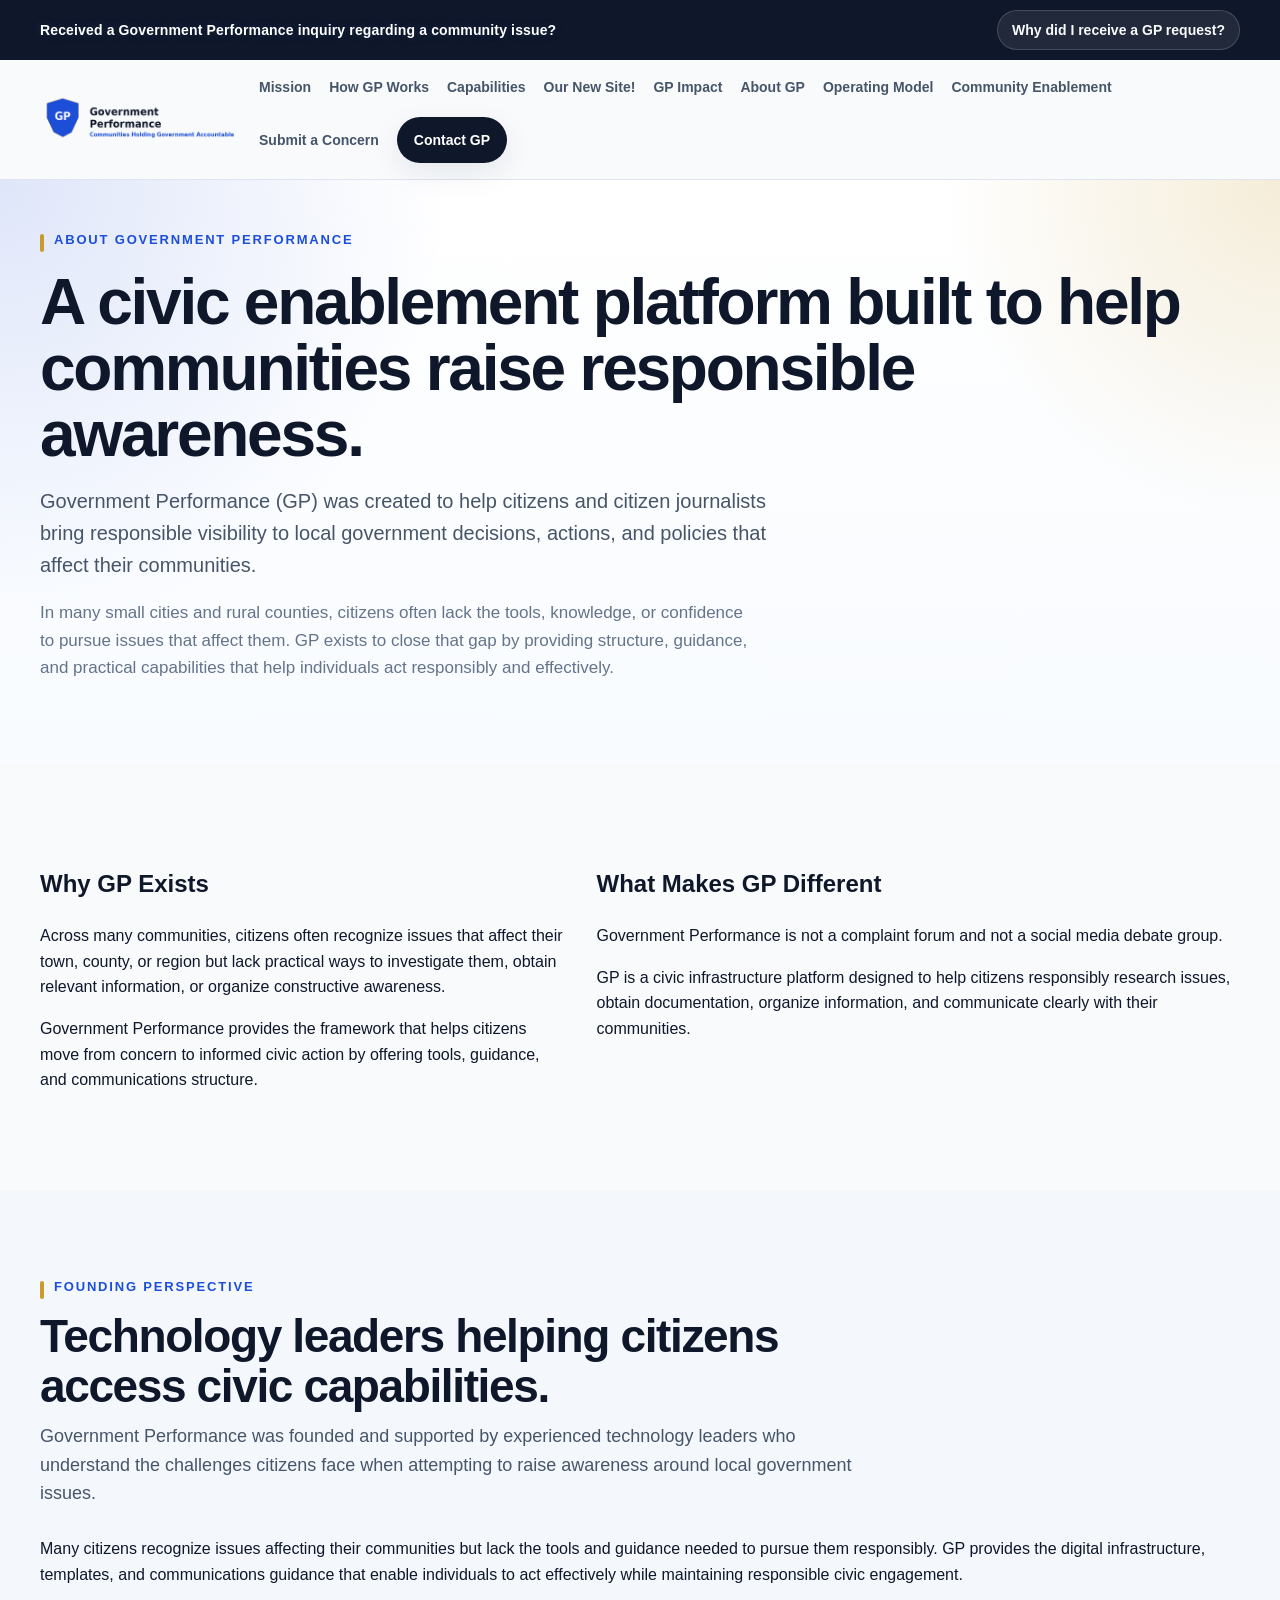
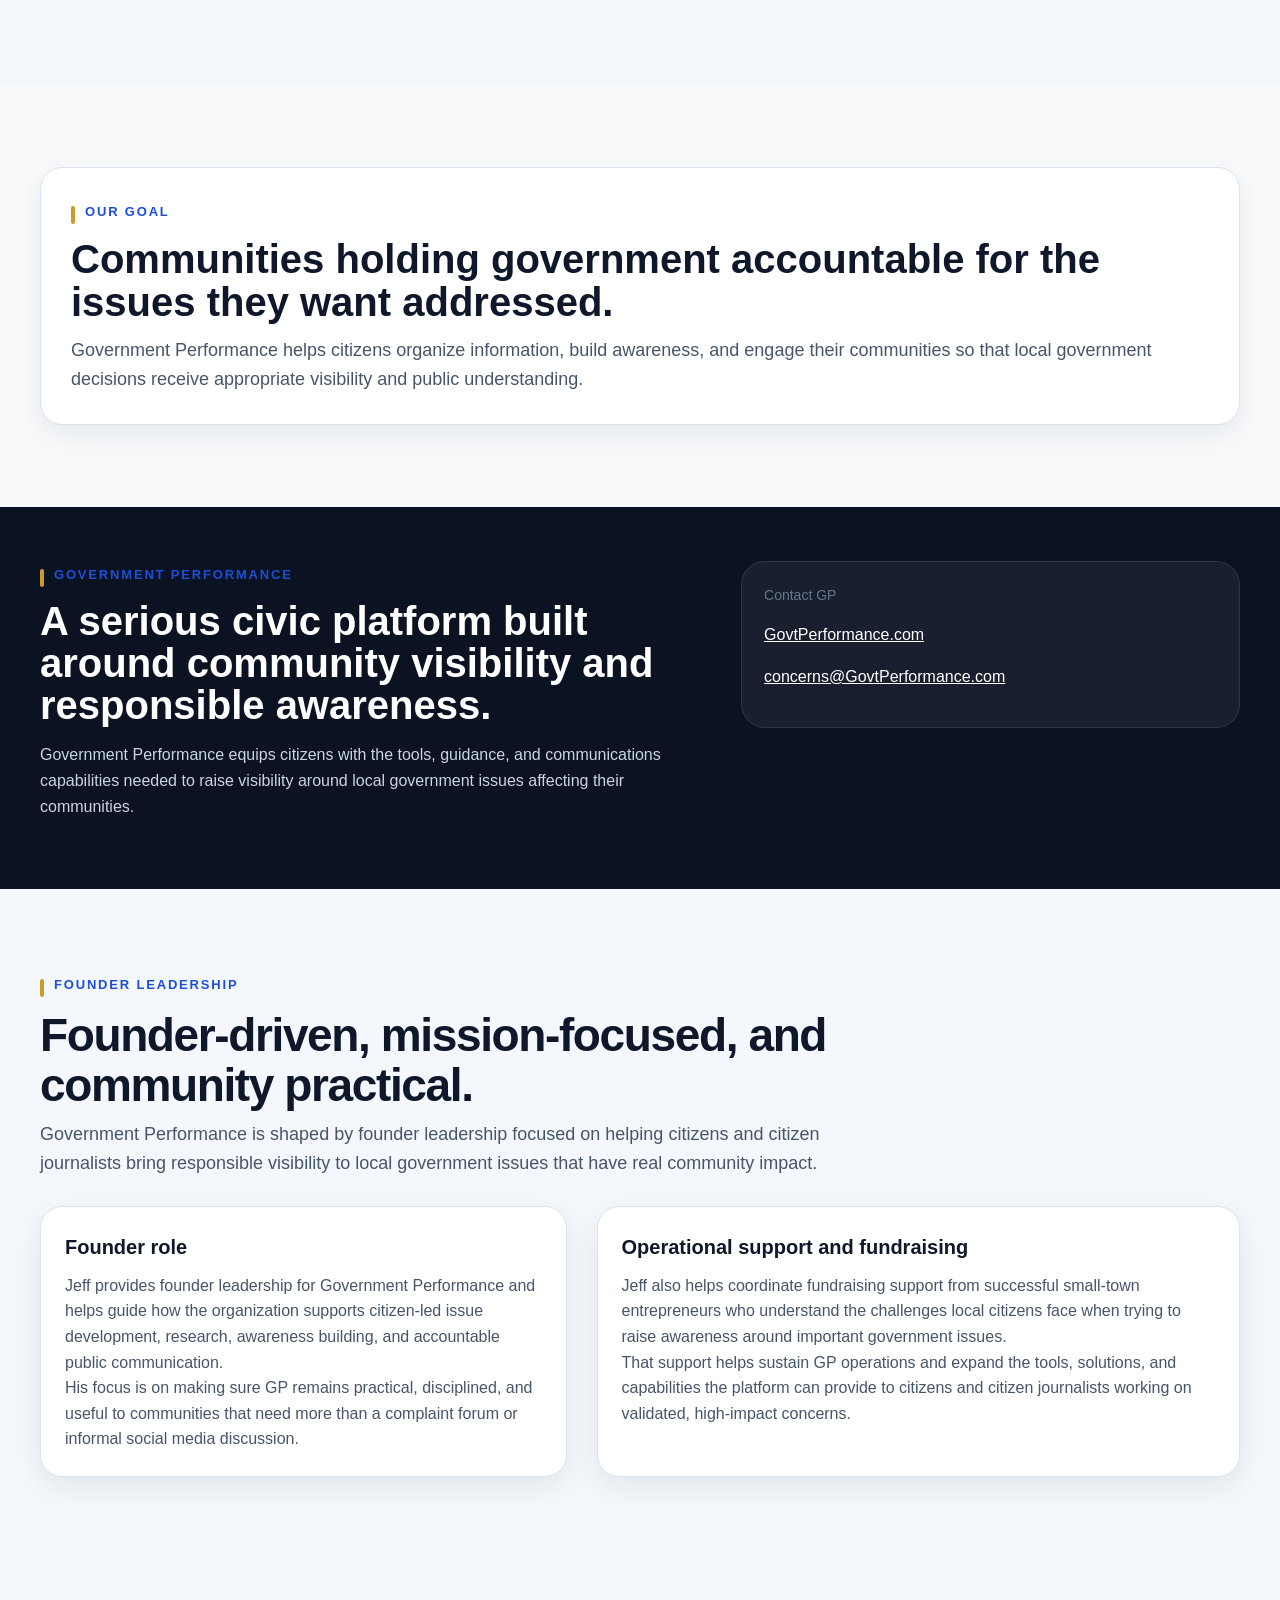
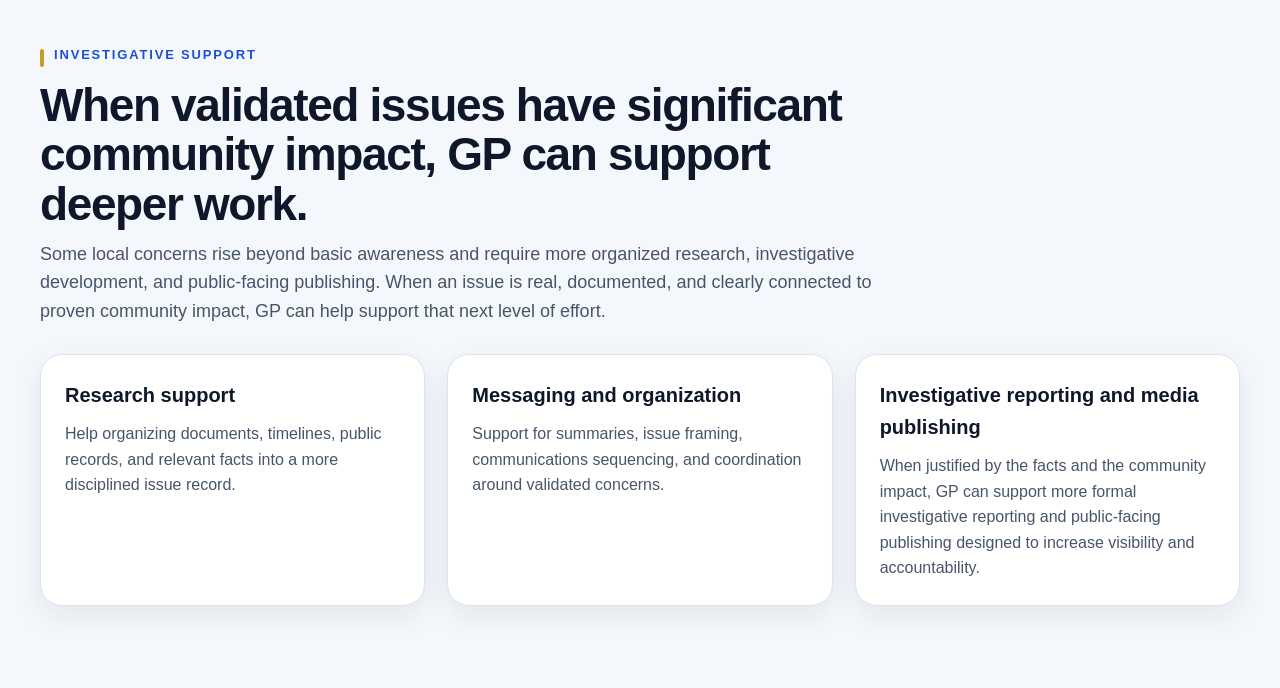
==== about-gp.html @ 94bbcc00 "Add files via upload" ====
<!DOCTYPE html><html lang="en"><head>
<meta charset="UTF-8"><meta name="viewport" content="width=device-width, initial-scale=1.0">
<title>About GP | Government Performance</title>
<meta name="description" content="About Government Performance and the mission to enable citizens and communities to responsibly raise awareness around local government issues.">
<link rel="icon" href="gp-icon.svg" type="image/svg+xml">
<link rel="stylesheet" href="styles.css"></head><body>

<div class="top-alert"> <div class="container"> <div>Received a Government Performance inquiry regarding a community issue?</div> <a href="why-did-i-receive-a-gp-request.html">Why did I receive a GP request?</a> </div></div>

<header class="site-header"> <div class="container"> <a class="brand" href="index.html"> <img src="gp-logo-horizontal-fixed.png" alt="Government Performance logo"> <div class="brand-text"> </div> </a> <nav class="nav"> <a href="index.html#mission">Mission</a> <a href="index.html#how-gp-works">How GP Works</a> <a href="index.html#capabilities">Capabilities</a> <a href="our-new-site.html">Our New Site!</a> <a href="gp-impact.html">GP Impact</a> <a href="about-gp.html">About GP</a> <a href="mission-and-model.html">Operating Model</a> <a href="community-enablement.html">Community Enablement</a> <a href="submit-a-concern.html">Submit a Concern</a> <a class="button" href="index.html#contact">Contact GP</a> </nav> </div></header>

<section class="hero">
<div class="container">
<div class="section-kicker">About Government Performance</div>
<h1>A civic enablement platform built to help communities raise responsible awareness.</h1>
<p class="lead">Government Performance (GP) was created to help citizens and citizen journalists bring responsible visibility to local government decisions, actions, and policies that affect their communities.</p>
<p class="sublead">In many small cities and rural counties, citizens often lack the tools, knowledge, or confidence to pursue issues that affect them. GP exists to close that gap by providing structure, guidance, and practical capabilities that help individuals act responsibly and effectively.</p>
</div>
</section>

<section>
<div class="container grid-2">
<div>
<h2>Why GP Exists</h2>
<p>Across many communities, citizens often recognize issues that affect their town, county, or region but lack practical ways to investigate them, obtain relevant information, or organize constructive awareness.</p>
<p>Government Performance provides the framework that helps citizens move from concern to informed civic action by offering tools, guidance, and communications structure.</p>
</div>

<div>
<h2>What Makes GP Different</h2>
<p>Government Performance is not a complaint forum and not a social media debate group.</p>
<p>GP is a civic infrastructure platform designed to help citizens responsibly research issues, obtain documentation, organize information, and communicate clearly with their communities.</p>
</div>
</div>
</section>

<section class="challenge-section">
<div class="container">
<div class="section-head">
<div class="section-kicker">Founding Perspective</div>
<h2>Technology leaders helping citizens access civic capabilities.</h2>
<p>Government Performance was founded and supported by experienced technology leaders who understand the challenges citizens face when attempting to raise awareness around local government issues.</p>
</div>

<p>Many citizens recognize issues affecting their communities but lack the tools and guidance needed to pursue them responsibly. GP provides the digital infrastructure, templates, and communications guidance that enable individuals to act effectively while maintaining responsible civic engagement.</p>
</div>
</section>

<section>
<div class="container">
<div class="card" style="padding:30px;">
<div class="section-kicker">Our Goal</div>
<h2 style="margin:14px 0 12px; font-size:40px; line-height:1.08;">Communities holding government accountable for the issues they want addressed.</h2>
<p style="font-size:18px;">Government Performance helps citizens organize information, build awareness, and engage their communities so that local government decisions receive appropriate visibility and public understanding.</p>
</div>
</div>
</section>

<footer class="footer">
<div class="container footer-grid">
<div>
<div class="section-kicker">Government Performance</div>
<h2 style="margin:14px 0 10px; font-size:40px; line-height:1.05;">A serious civic platform built around community visibility and responsible awareness.</h2>
<p style="color:#cbd5e1;">Government Performance equips citizens with the tools, guidance, and communications capabilities needed to raise visibility around local government issues affecting their communities.</p>
</div>

<div class="footer-card">
<div class="small-note">Contact GP</div>
<p><a href="https://GovtPerformance.com">GovtPerformance.com</a></p>
<p><a href="mailto:concerns@GovtPerformance.com">concerns@GovtPerformance.com</a></p>
</div>
</div>
</footer>



<section class="challenge-section">
<div class="container">
<div class="section-head">
<div class="section-kicker">Founder Leadership</div>
<h2>Founder-driven, mission-focused, and community practical.</h2>
<p>Government Performance is shaped by founder leadership focused on helping citizens and citizen journalists bring responsible visibility to local government issues that have real community impact.</p>
</div>

<div class="grid-2">
<div class="card">
<h3>Founder role</h3>
<p>Jeff provides founder leadership for Government Performance and helps guide how the organization supports citizen-led issue development, research, awareness building, and accountable public communication.</p>
<p>His focus is on making sure GP remains practical, disciplined, and useful to communities that need more than a complaint forum or informal social media discussion.</p>
</div>

<div class="card">
<h3>Operational support and fundraising</h3>
<p>Jeff also helps coordinate fundraising support from successful small-town entrepreneurs who understand the challenges local citizens face when trying to raise awareness around important government issues.</p>
<p>That support helps sustain GP operations and expand the tools, solutions, and capabilities the platform can provide to citizens and citizen journalists working on validated, high-impact concerns.</p>
</div>
</div>
</div>
</section>

<section class="challenge-section"><div class="container"><div class="section-head"><div class="section-kicker">Investigative Support</div><h2>When validated issues have significant community impact, GP can support deeper work.</h2><p>Some local concerns rise beyond basic awareness and require more organized research, investigative development, and public-facing publishing. When an issue is real, documented, and clearly connected to proven community impact, GP can help support that next level of effort.</p></div><div class="grid-3"><div class="card"><h3>Research support</h3><p>Help organizing documents, timelines, public records, and relevant facts into a more disciplined issue record.</p></div><div class="card"><h3>Messaging and organization</h3><p>Support for summaries, issue framing, communications sequencing, and coordination around validated concerns.</p></div><div class="card"><h3>Investigative reporting and media publishing</h3><p>When justified by the facts and the community impact, GP can support more formal investigative reporting and public-facing publishing designed to increase visibility and accountability.</p></div></div></div></section>

<script src="script.js"></script>
</body></html>
---- styles.css ----
.site-header{
  position:sticky;
  top:0;
  z-index:50;
  background:rgba(248,250,252,.94);
  backdrop-filter: blur(12px);
  -webkit-backdrop-filter: blur(12px);
  border-bottom:1px solid rgba(219,227,238,.85);
  transition: background .25s ease, box-shadow .25s ease, border-color .25s ease, transform .25s ease;
}
.site-header .container{
  display:flex;
  align-items:center;
  justify-content:space-between;
  gap:16px;
  padding:16px 0;
  transition: padding .22s ease;
}
.site-header.scrolled{
  background:rgba(255,255,255,.96);
  box-shadow:0 10px 30px rgba(15,23,42,.10);
  border-bottom:1px solid rgba(203,213,225,.95);
}
.site-header.scrolled .container{
  padding:10px 0;
}
.site-header.scrolled .brand img{
  height:50px;
}


:root{
  --navy:#0f172a;
  --blue:#1d4ed8;
  --blue-2:#2563eb;
  --blue-soft:#dbeafe;
  --gold:#c89b2a;
  --gold-soft:#f5d06f;
  --slate:#475569;
  --slate-2:#64748b;
  --bg:#f8fafc;
  --line:#dbe3ee;
  --white:#ffffff;
  --shadow:0 20px 70px rgba(15,23,42,.12);
  --shadow-sm:0 10px 30px rgba(15,23,42,.08);
  --radius:22px;
  --max:1200px;
}
*{box-sizing:border-box}
html{scroll-behavior:smooth}
body{
  margin:0;
  font-family:Inter, Arial, Helvetica, sans-serif;
  background:var(--bg);
  color:var(--navy);
  line-height:1.6;
}
img{max-width:100%;display:block}
a{color:inherit}
.container{width:min(var(--max), calc(100% - 32px)); margin:0 auto}
.top-alert{
  background:var(--navy);
  color:#e2e8f0;
  font-size:14px;
}
.top-alert .container{
  display:flex; align-items:center; justify-content:space-between; gap:16px; padding:10px 0;
}
.top-alert a{
  color:#fff; text-decoration:none; font-weight:800;
}
.top-alert a:hover{text-decoration:underline}

.brand{
  display:flex; align-items:center; gap:14px; text-decoration:none;
}
.brand img{height:58px; width:auto; transition:height .22s ease}
.brand .brand-text{display:flex; flex-direction:column}
.brand .name{font-size:18px; font-weight:800; letter-spacing:-.02em}
.brand .tag{font-size:12px; color:var(--slate); font-weight:700; text-transform:uppercase; letter-spacing:.12em}
.nav{
  display:flex; align-items:center; gap:18px; flex-wrap:wrap;
}
.nav a{
  text-decoration:none; color:var(--slate); font-weight:700; font-size:14px;
}
.nav a:hover{color:var(--navy)}
.nav .button{
  background:var(--navy); color:#fff; padding:11px 16px; border-radius:999px;
  box-shadow:var(--shadow-sm);
}
.hero{
  padding:46px 0 56px;
  background:
    radial-gradient(circle at top left, rgba(29,78,216,.14), transparent 32%),
    radial-gradient(circle at top right, rgba(200,155,42,.18), transparent 24%),
    linear-gradient(180deg, #ffffff 0%, #f8fbff 100%);
}
.hero-grid{
  display:grid; grid-template-columns:1.05fr .95fr; gap:32px; align-items:center;
}
.eyebrow{
  display:inline-flex; align-items:center; gap:10px;
  background:var(--blue-soft); color:var(--blue); border:1px solid #bfdbfe;
  border-radius:999px; padding:8px 14px; font-size:13px; font-weight:800; text-transform:uppercase; letter-spacing:.08em;
}
.hero h1{
  font-size:clamp(36px, 6vw, 64px); line-height:1.03; margin:18px 0 18px; letter-spacing:-.035em;
}
.hero p.lead{
  color:var(--slate); font-size:20px; max-width:760px; margin:0 0 18px;
}
.hero p.sublead{
  color:var(--slate-2); font-size:17px; max-width:720px; margin:0 0 26px;
}
.hero-actions{display:flex; gap:14px; flex-wrap:wrap; margin:20px 0 22px}
.button{
  display:inline-flex; align-items:center; justify-content:center; gap:10px;
  border-radius:999px; padding:14px 18px; text-decoration:none; font-weight:800;
  border:1px solid transparent; transition:.2s ease;
}
.button:hover{transform:translateY(-1px)}
.button.primary{background:var(--navy); color:#fff; box-shadow:var(--shadow-sm)}
.button.secondary{background:#fff; color:var(--navy); border-color:var(--line)}
.hero-points{
  display:grid; grid-template-columns:repeat(3, minmax(0,1fr)); gap:14px; margin-top:18px;
}
.hero-points .point{
  background:#fff; border:1px solid var(--line); border-radius:18px; padding:16px; box-shadow:var(--shadow-sm);
  font-size:14px; font-weight:700; color:var(--slate);
}
.hero-graphic-wrap{
  background:#fff; border:1px solid var(--line); border-radius:28px; padding:14px; box-shadow:var(--shadow);
}
.cred-band{
  margin-top:28px;
}
.cred-band .container{
  display:grid; grid-template-columns:repeat(4,1fr); gap:16px;
}
.cred-item{
  background:linear-gradient(180deg, #ffffff, #f8fafc);
  border:1px solid var(--line); border-radius:18px; padding:18px; box-shadow:var(--shadow-sm);
}
.cred-item .k{font-size:12px; text-transform:uppercase; letter-spacing:.12em; color:var(--blue); font-weight:800}
.cred-item .v{margin-top:6px; font-weight:800; color:var(--navy)}
section{padding:82px 0}
.section-kicker{
  display:inline-block; color:var(--blue); font-size:13px; font-weight:800;
  text-transform:uppercase; letter-spacing:.14em; position:relative; padding-left:14px;
}
.section-kicker::before{
  content:""; position:absolute; left:0; top:4px; width:4px; height:18px; border-radius:99px; background:var(--gold);
}
.section-head{max-width:850px; margin-bottom:28px}
.section-head h2{font-size:clamp(28px,4vw,46px); line-height:1.08; letter-spacing:-.03em; margin:14px 0 10px}
.section-head p{color:var(--slate); font-size:18px; margin:0}
.grid-2{display:grid; grid-template-columns:.9fr 1.1fr; gap:30px}
.grid-3{display:grid; grid-template-columns:repeat(3,1fr); gap:22px}
.grid-4{display:grid; grid-template-columns:repeat(4,1fr); gap:22px}
.card{
  background:#fff; border:1px solid var(--line); border-radius:var(--radius); padding:24px; box-shadow:var(--shadow-sm);
}
.card h3{margin:0 0 10px; font-size:20px}
.card p{margin:0; color:var(--slate)}
.challenge-section{background:#f4f8fc}
.icon-grid{display:grid; grid-template-columns:repeat(3,1fr); gap:18px}
.challenge-card{min-height:168px}
.process-grid{display:grid; grid-template-columns:repeat(5,1fr); gap:18px}
.step{
  background:#fff; border:1px solid var(--line); border-radius:24px; padding:22px; box-shadow:var(--shadow-sm);
}
.step-num{color:var(--blue); font-weight:900; letter-spacing:.18em; font-size:12px}
.step h3{font-size:19px; margin:10px 0}
.step p{font-size:15px; color:var(--slate); margin:0}
.dark-section{
  background:
    radial-gradient(circle at top right, rgba(200,155,42,.12), transparent 24%),
    radial-gradient(circle at bottom left, rgba(29,78,216,.14), transparent 28%),
    #0f172a;
  color:#fff;
}
.dark-section .section-kicker{color:#93c5fd}
.dark-section .section-head h2,
.dark-section .section-head p{color:#fff}
.dark-section .section-head p{color:#cbd5e1}
.cap-grid{display:grid; grid-template-columns:repeat(2,1fr); gap:18px}
.cap-card{
  background:rgba(255,255,255,.10);
  border:1px solid rgba(255,255,255,.18);
  border-radius:24px; padding:22px;
  box-shadow:0 14px 40px rgba(0,0,0,.18);
}
.cap-card h3{margin:0 0 10px; color:#fff; font-size:20px}
.cap-card p{margin:0; color:#f1f5f9; font-size:16px}
.principles{
  display:grid; grid-template-columns:1.05fr .95fr; gap:24px;
}
.list-pill{
  display:grid; gap:12px;
}
.pill{
  background:#fff; border:1px solid var(--line); border-radius:999px; padding:12px 16px; font-weight:700; color:var(--slate);
}
.submit-wrap{
  display:grid; grid-template-columns:.95fr 1.05fr; gap:30px;
}
.callout{
  background:linear-gradient(180deg, #eff6ff, #f8fafc);
  border:1px solid #bfdbfe; border-radius:22px; padding:22px;
}
.form-preview{
  background:#fff; border:1px solid var(--line); border-radius:28px; padding:24px; box-shadow:var(--shadow);
}
.form-preview .header{
  display:flex; align-items:center; justify-content:space-between; gap:12px; margin-bottom:14px;
}
.tag{
  background:#eef2ff; color:var(--blue); border-radius:999px; padding:7px 12px; font-size:12px; font-weight:800; text-transform:uppercase; letter-spacing:.1em;
}
.form-grid{display:grid; gap:14px}
.fake-field label{display:block; font-size:14px; font-weight:800; color:var(--navy); margin-bottom:7px}
.fake-input{
  height:46px; background:#f8fafc; border:1px solid var(--line); border-radius:16px;
}
.fake-input.tall{height:92px}
.note{font-size:13px; color:var(--slate-2); margin-top:16px}
.footer{
  background:#0b1221; color:#fff; padding:54px 0;
}
.footer-grid{display:grid; grid-template-columns:1.15fr .85fr; gap:26px; align-items:start}
.footer-card{
  background:rgba(255,255,255,.06); border:1px solid rgba(255,255,255,.09); border-radius:24px; padding:22px;
}
.footer a{color:#fff}
.page-hero{
  padding:52px 0 30px;
  background:
    radial-gradient(circle at top right, rgba(200,155,42,.16), transparent 25%),
    radial-gradient(circle at top left, rgba(29,78,216,.12), transparent 25%),
    linear-gradient(180deg, #ffffff, #f8fbff);
}
.page-hero h1{font-size:clamp(34px,5vw,58px); line-height:1.06; margin:16px 0}
.page-hero p{font-size:19px; color:var(--slate); max-width:820px}
.page-links{
  display:grid; grid-template-columns:repeat(3,1fr); gap:18px; margin-top:26px;
}
.style-color-grid{display:grid; grid-template-columns:repeat(5,1fr); gap:16px}
.swatch{
  border-radius:20px; overflow:hidden; box-shadow:var(--shadow-sm); border:1px solid var(--line); background:#fff;
}
.swatch .color{height:110px}
.swatch .meta{padding:14px}
.logo-grid{display:grid; grid-template-columns:repeat(2,1fr); gap:24px}
.logo-box{
  background:#fff; border:1px solid var(--line); border-radius:24px; padding:24px; box-shadow:var(--shadow-sm);
}
.logo-box.dark{background:#0f172a; border-color:#243247}
.page-nav-cards{display:grid; grid-template-columns:repeat(3,1fr); gap:18px}
.page-nav-cards a{
  text-decoration:none;
}
.feature-list{display:grid; gap:12px}
.feature-list .item{
  background:#fff; border:1px solid var(--line); border-radius:18px; padding:16px 18px; font-weight:700; color:var(--slate);
}
.small-note{font-size:14px; color:var(--slate-2)}
@media (max-width: 1100px){
  .hero-grid, .grid-2, .principles, .submit-wrap, .footer-grid{grid-template-columns:1fr}
  .grid-4, .cred-band .container, .page-links, .page-nav-cards{grid-template-columns:repeat(2,1fr)}
  .process-grid{grid-template-columns:repeat(2,1fr)}
}
@media (max-width: 820px){
  .site-header .container{align-items:flex-start; flex-direction:column}
  .nav{gap:12px}
  .hero-points, .grid-3, .grid-4, .icon-grid, .cap-grid, .style-color-grid, .logo-grid, .page-links, .page-nav-cards, .cred-band .container{grid-template-columns:1fr}
  .process-grid{grid-template-columns:1fr}
  .top-alert .container{flex-direction:column; align-items:flex-start}
  .brand img{height:52px}
  section{padding:66px 0}
}


50% {background:#1d4ed8;}
100% {background:#0f172a;}
}


/* Professional media inquiry ticker */
.top-alert{
  position: relative;
  overflow: hidden;
  background: linear-gradient(90deg, #0f172a 0%, #16356f 45%, #0f172a 100%);
  border-bottom: 1px solid rgba(255,255,255,.08);
}
.top-alert::before{
  content:"";
  position:absolute;
  inset:0;
  background: linear-gradient(120deg, transparent 0%, rgba(255,255,255,.08) 35%, transparent 70%);
  transform: translateX(-120%);
  animation: tickerShine 3.6s linear infinite;
  pointer-events:none;
}
.top-alert .container{
  position:relative;
}
.top-alert .container > div{
  font-weight:800;
  letter-spacing:.01em;
  color:#ffffff;
  text-shadow: 0 0 12px rgba(96,165,250,.18);
}
.top-alert a{
  position:relative;
  color:#f8fafc;
  font-weight:900;
  text-decoration:none;
  padding:8px 14px;
  border-radius:999px;
  background: rgba(255,255,255,.08);
  border:1px solid rgba(255,255,255,.16);
  box-shadow: 0 0 0 0 rgba(245,208,111,.30);
  animation: inquiryBeacon 2.2s ease-in-out infinite;
}
.top-alert a:hover{
  background: rgba(255,255,255,.14);
}
@keyframes tickerShine{
  0%{transform:translateX(-120%);}
  100%{transform:translateX(120%);}
}
@keyframes inquiryBeacon{
  0%,100%{ box-shadow: 0 0 0 0 rgba(245,208,111,.00); transform: translateY(0);}
  50%{ box-shadow: 0 0 0 8px rgba(245,208,111,.08); transform: translateY(-1px);}
}
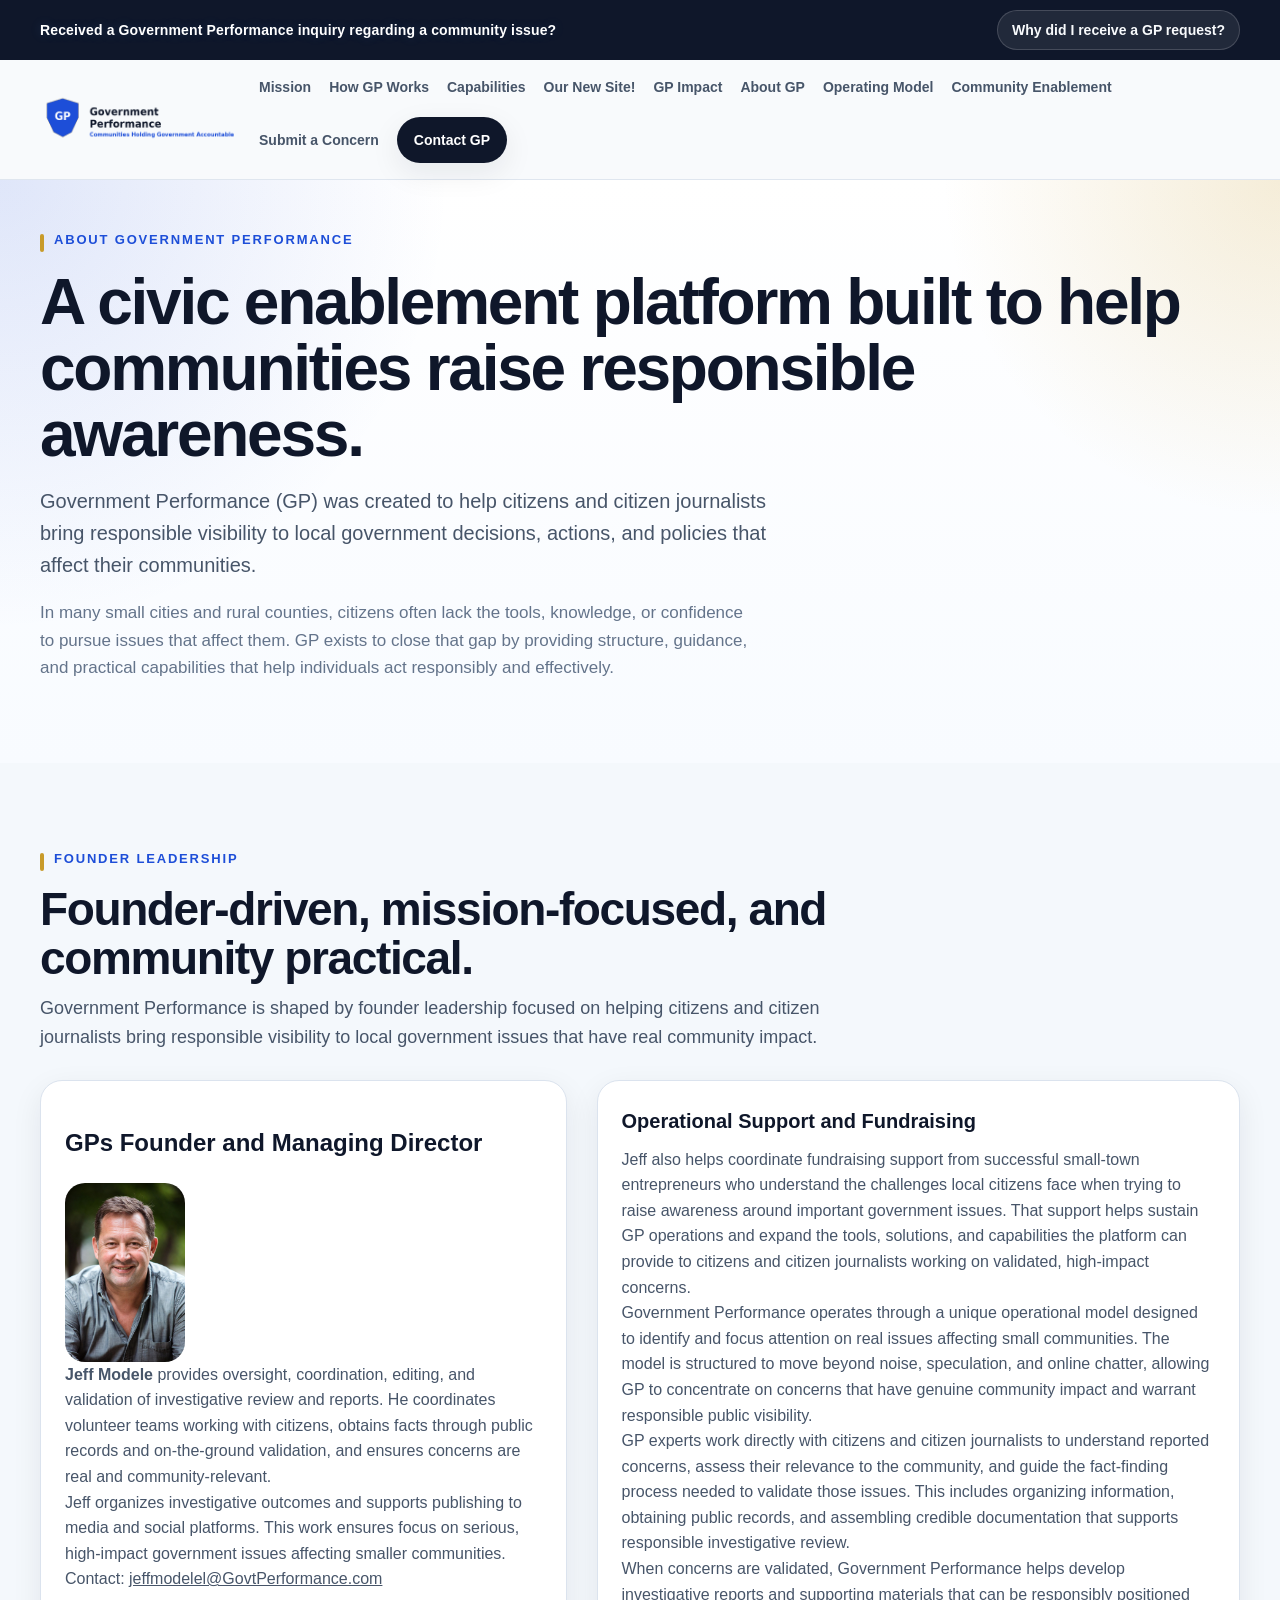
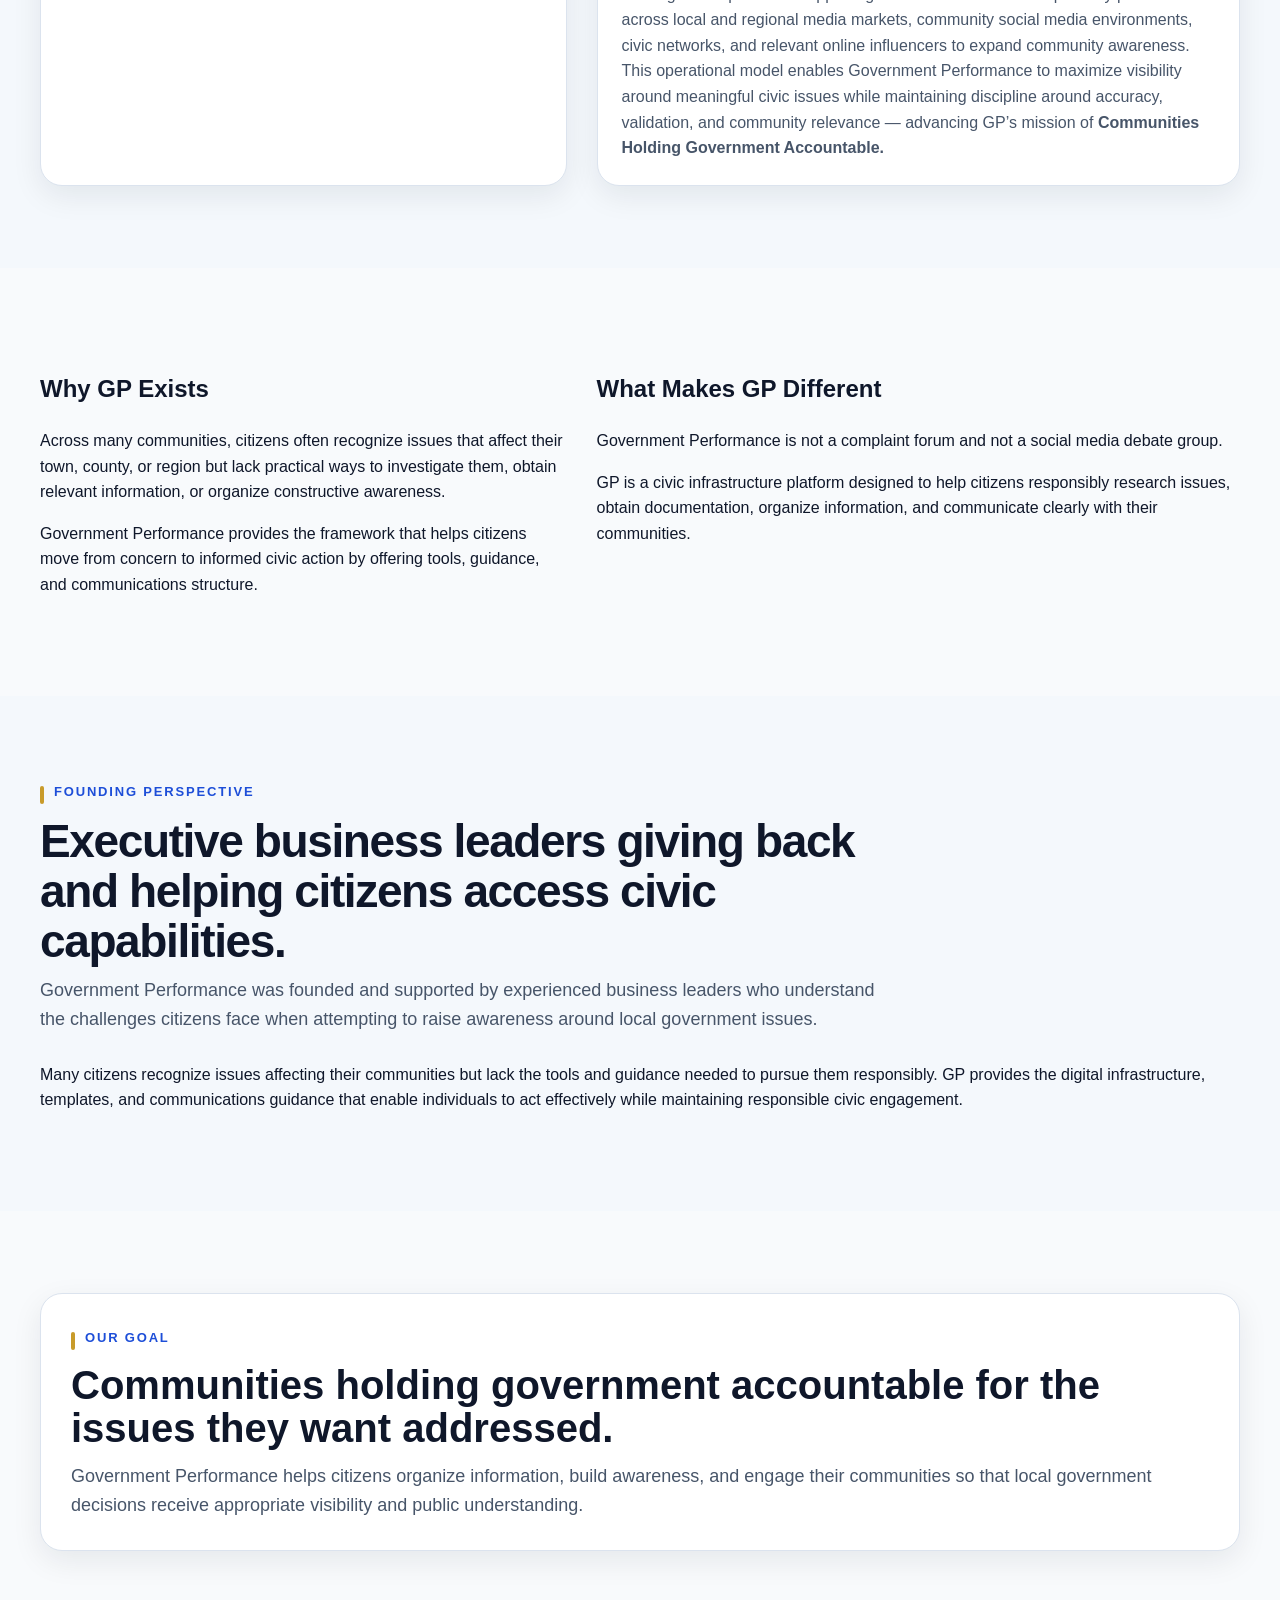
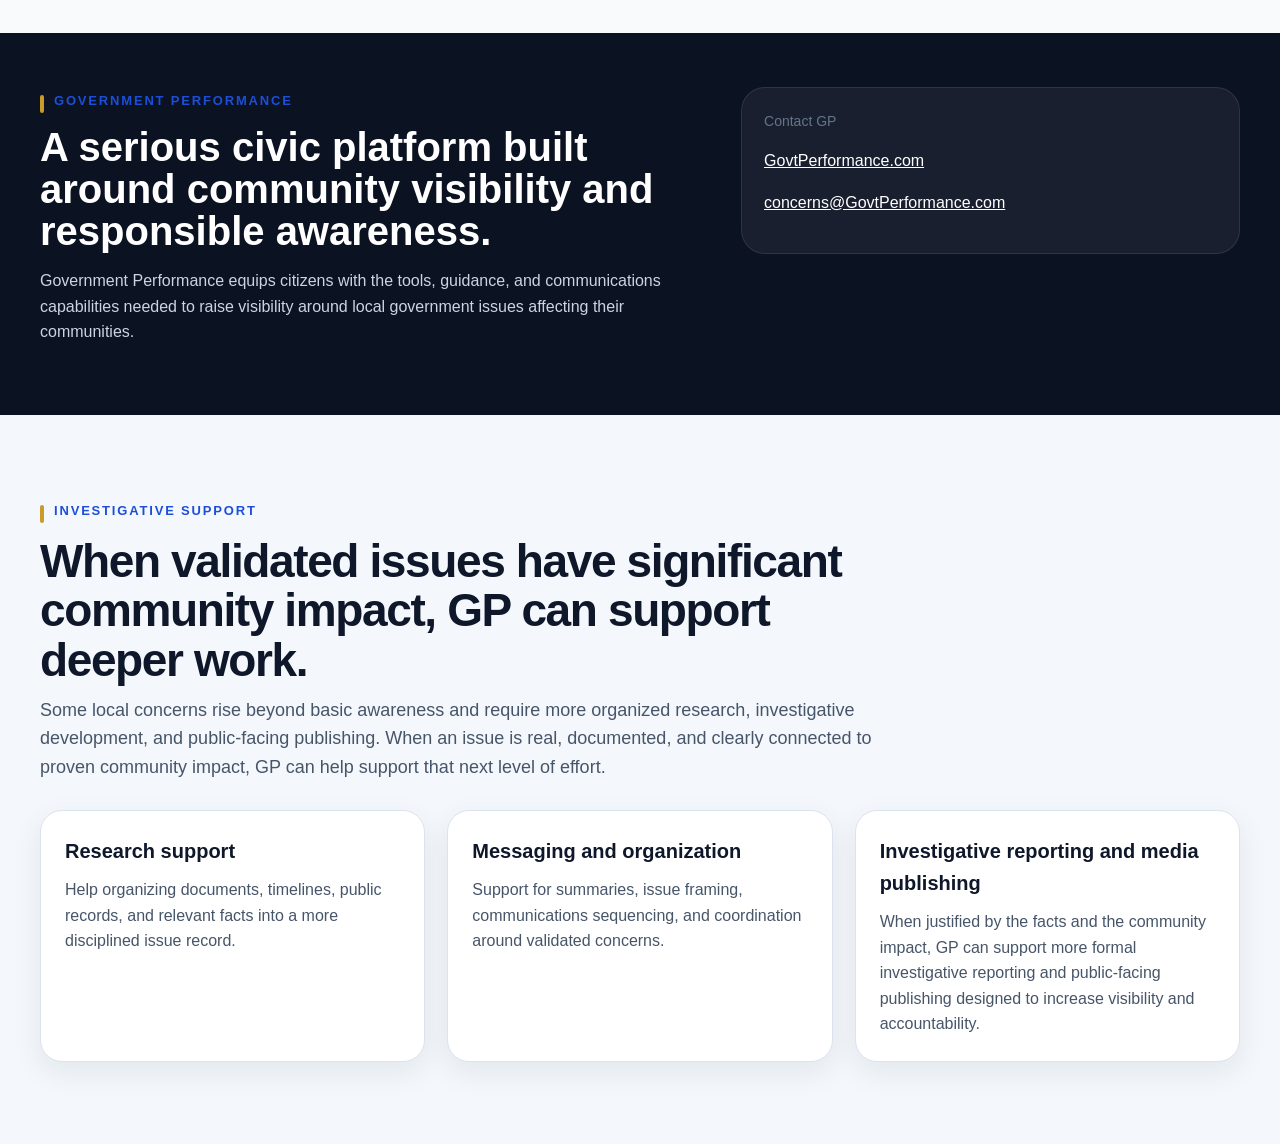
==== commit 0239f5f9: "Add files via upload" ====
--- a/about-gp.html
+++ b/about-gp.html
@@ -15,6 +15,46 @@
 <h1>A civic enablement platform built to help communities raise responsible awareness.</h1>
 <p class="lead">Government Performance (GP) was created to help citizens and citizen journalists bring responsible visibility to local government decisions, actions, and policies that affect their communities.</p>
 <p class="sublead">In many small cities and rural counties, citizens often lack the tools, knowledge, or confidence to pursue issues that affect them. GP exists to close that gap by providing structure, guidance, and practical capabilities that help individuals act responsibly and effectively.</p>
+</div>
+</section>
+
+<section class="challenge-section">
+<div class="container">
+<div class="section-head">
+<div class="section-kicker">Founder Leadership</div>
+<h2>Founder-driven, mission-focused, and community practical.</h2>
+<p>Government Performance is shaped by founder leadership focused on helping citizens and citizen journalists bring responsible visibility to local government issues that have real community impact.</p>
+</div>
+
+<div class="grid-2">
+<div class="card">
+<h2>GPs Founder and Managing Director</h2>
+<img src="jeff-modele.jpg" style="width:120px;border-radius:20px;">
+<p><strong>Jeff Modele</strong> provides oversight, coordination, editing, and validation of investigative review and reports. He coordinates volunteer teams working with citizens, obtains facts through public records and on-the-ground validation, and ensures concerns are real and community-relevant.</p>
+<p>Jeff organizes investigative outcomes and supports publishing to media and social platforms. This work ensures focus on serious, high-impact government issues affecting smaller communities.</p>
+<p>Contact: <a href="mailto:jeffmodelel@GovtPerformance.com">jeffmodelel@GovtPerformance.com</a></p></div>
+
+<div class="card">
+<h3>Operational Support and Fundraising</h3>
+<p>Jeff also helps coordinate fundraising support from successful small-town entrepreneurs who understand the challenges local citizens face when trying to raise awareness around important government issues. That support helps sustain GP operations and expand the tools, solutions, and capabilities the platform can provide to citizens and citizen journalists working on validated, high-impact concerns.</p><p>
+Government Performance operates through a unique operational model designed to identify and focus attention on real issues affecting small communities. The model is structured to move beyond noise, speculation, and online chatter, allowing GP to concentrate on concerns that have genuine community impact and warrant responsible public visibility.
+</p>
+
+<p>
+GP experts work directly with citizens and citizen journalists to understand reported concerns, assess their relevance to the community, and guide the fact-finding process needed to validate those issues. This includes organizing information, obtaining public records, and assembling credible documentation that supports responsible investigative review.
+</p>
+
+<p>
+When concerns are validated, Government Performance helps develop investigative reports and supporting materials that can be responsibly positioned across local and regional media markets, community social media environments, civic networks, and relevant online influencers to expand community awareness.
+</p>
+
+<p>
+This operational model enables Government Performance to maximize visibility around meaningful civic issues while maintaining discipline around accuracy, validation, and community relevance — advancing GP’s mission of <strong>Communities Holding Government Accountable.</strong>
+</p>
+</p>
+<p>
+</div>
+</div>
 </div>
 </section>
 
@@ -38,8 +78,8 @@
 <div class="container">
 <div class="section-head">
 <div class="section-kicker">Founding Perspective</div>
-<h2>Technology leaders helping citizens access civic capabilities.</h2>
-<p>Government Performance was founded and supported by experienced technology leaders who understand the challenges citizens face when attempting to raise awareness around local government issues.</p>
+<h2>Executive business leaders giving back and helping citizens access civic capabilities.</h2>
+<p>Government Performance was founded and supported by experienced business leaders who understand the challenges citizens face when attempting to raise awareness around local government issues.</p>
 </div>
 
 <p>Many citizens recognize issues affecting their communities but lack the tools and guidance needed to pursue them responsibly. GP provides the digital infrastructure, templates, and communications guidance that enable individuals to act effectively while maintaining responsible civic engagement.</p>
@@ -73,31 +113,6 @@
 </footer>
 
 
-
-<section class="challenge-section">
-<div class="container">
-<div class="section-head">
-<div class="section-kicker">Founder Leadership</div>
-<h2>Founder-driven, mission-focused, and community practical.</h2>
-<p>Government Performance is shaped by founder leadership focused on helping citizens and citizen journalists bring responsible visibility to local government issues that have real community impact.</p>
-</div>
-
-<div class="grid-2">
-<div class="card">
-<h3>Founder role</h3>
-<p>Jeff provides founder leadership for Government Performance and helps guide how the organization supports citizen-led issue development, research, awareness building, and accountable public communication.</p>
-<p>His focus is on making sure GP remains practical, disciplined, and useful to communities that need more than a complaint forum or informal social media discussion.</p>
-</div>
-
-<div class="card">
-<h3>Operational support and fundraising</h3>
-<p>Jeff also helps coordinate fundraising support from successful small-town entrepreneurs who understand the challenges local citizens face when trying to raise awareness around important government issues.</p>
-<p>That support helps sustain GP operations and expand the tools, solutions, and capabilities the platform can provide to citizens and citizen journalists working on validated, high-impact concerns.</p>
-</div>
-</div>
-</div>
-</section>
-
 <section class="challenge-section"><div class="container"><div class="section-head"><div class="section-kicker">Investigative Support</div><h2>When validated issues have significant community impact, GP can support deeper work.</h2><p>Some local concerns rise beyond basic awareness and require more organized research, investigative development, and public-facing publishing. When an issue is real, documented, and clearly connected to proven community impact, GP can help support that next level of effort.</p></div><div class="grid-3"><div class="card"><h3>Research support</h3><p>Help organizing documents, timelines, public records, and relevant facts into a more disciplined issue record.</p></div><div class="card"><h3>Messaging and organization</h3><p>Support for summaries, issue framing, communications sequencing, and coordination around validated concerns.</p></div><div class="card"><h3>Investigative reporting and media publishing</h3><p>When justified by the facts and the community impact, GP can support more formal investigative reporting and public-facing publishing designed to increase visibility and accountability.</p></div></div></div></section>
 
 <script src="script.js"></script>
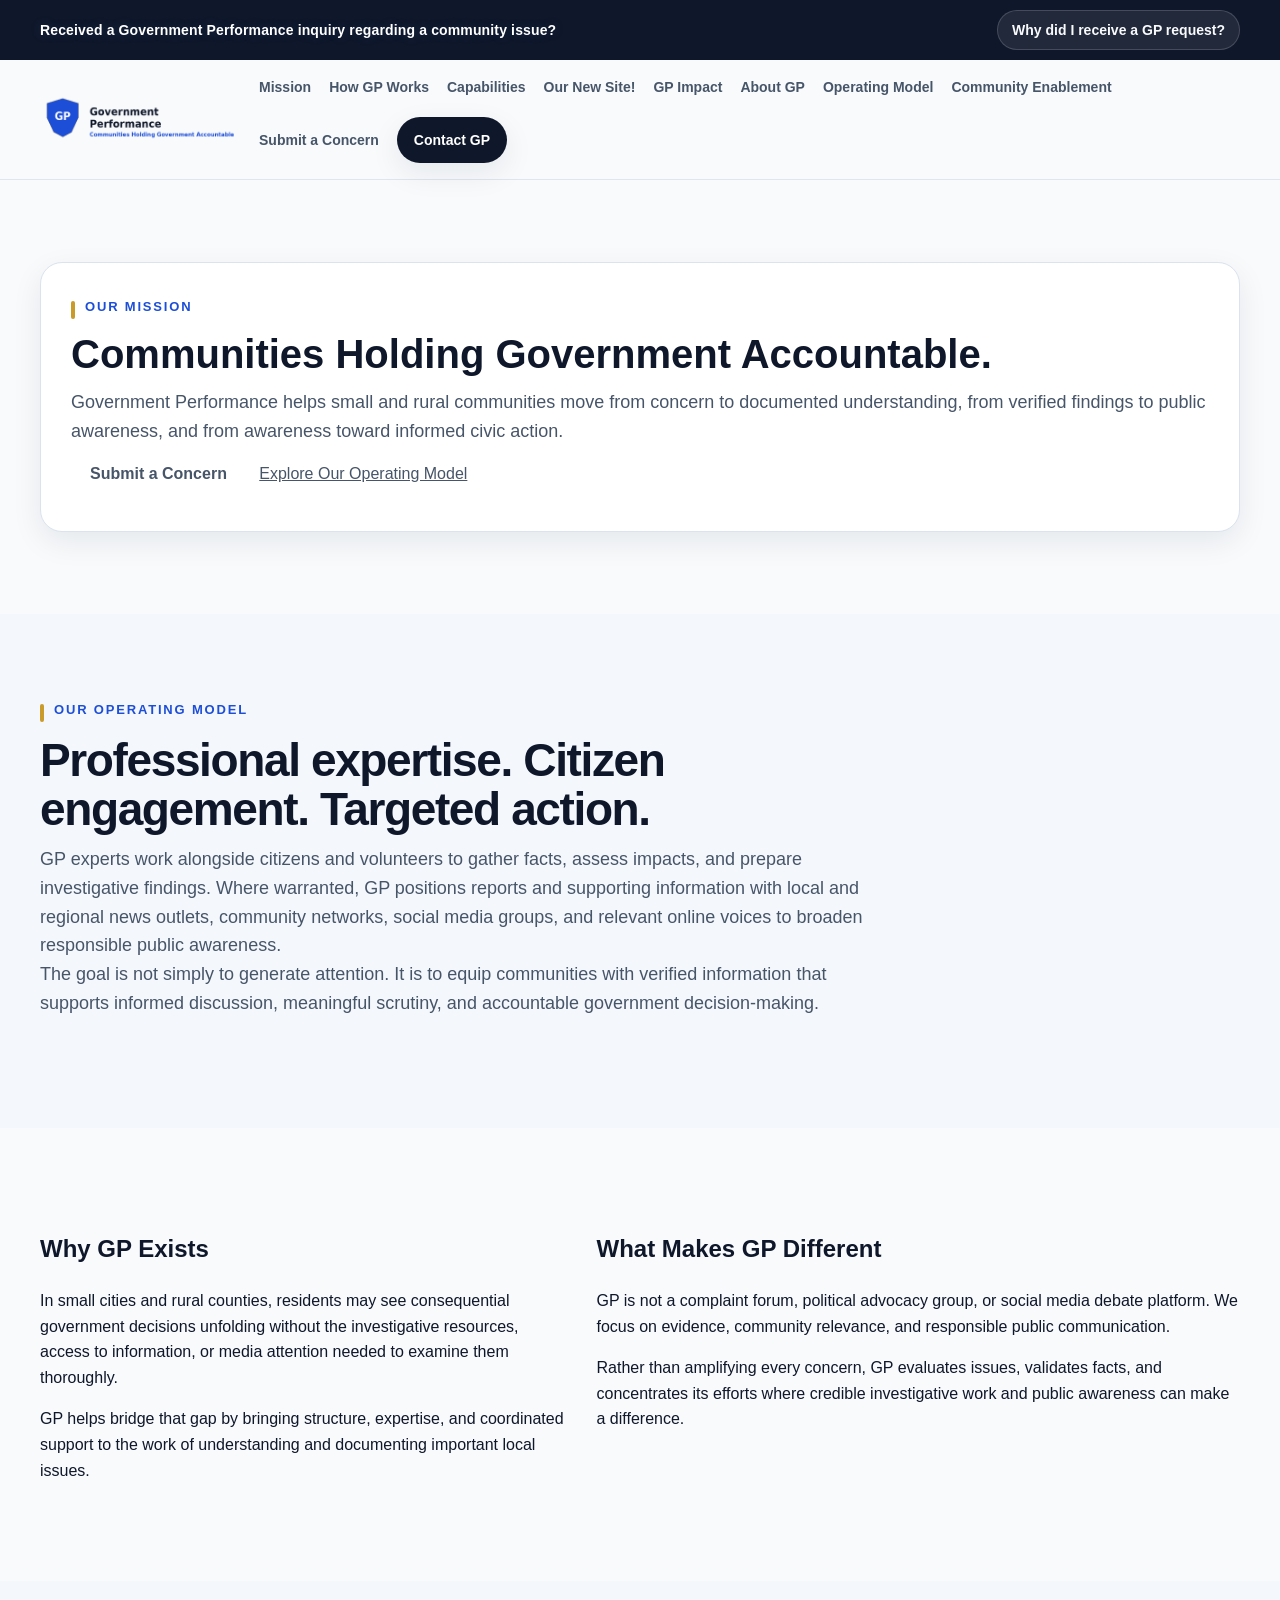
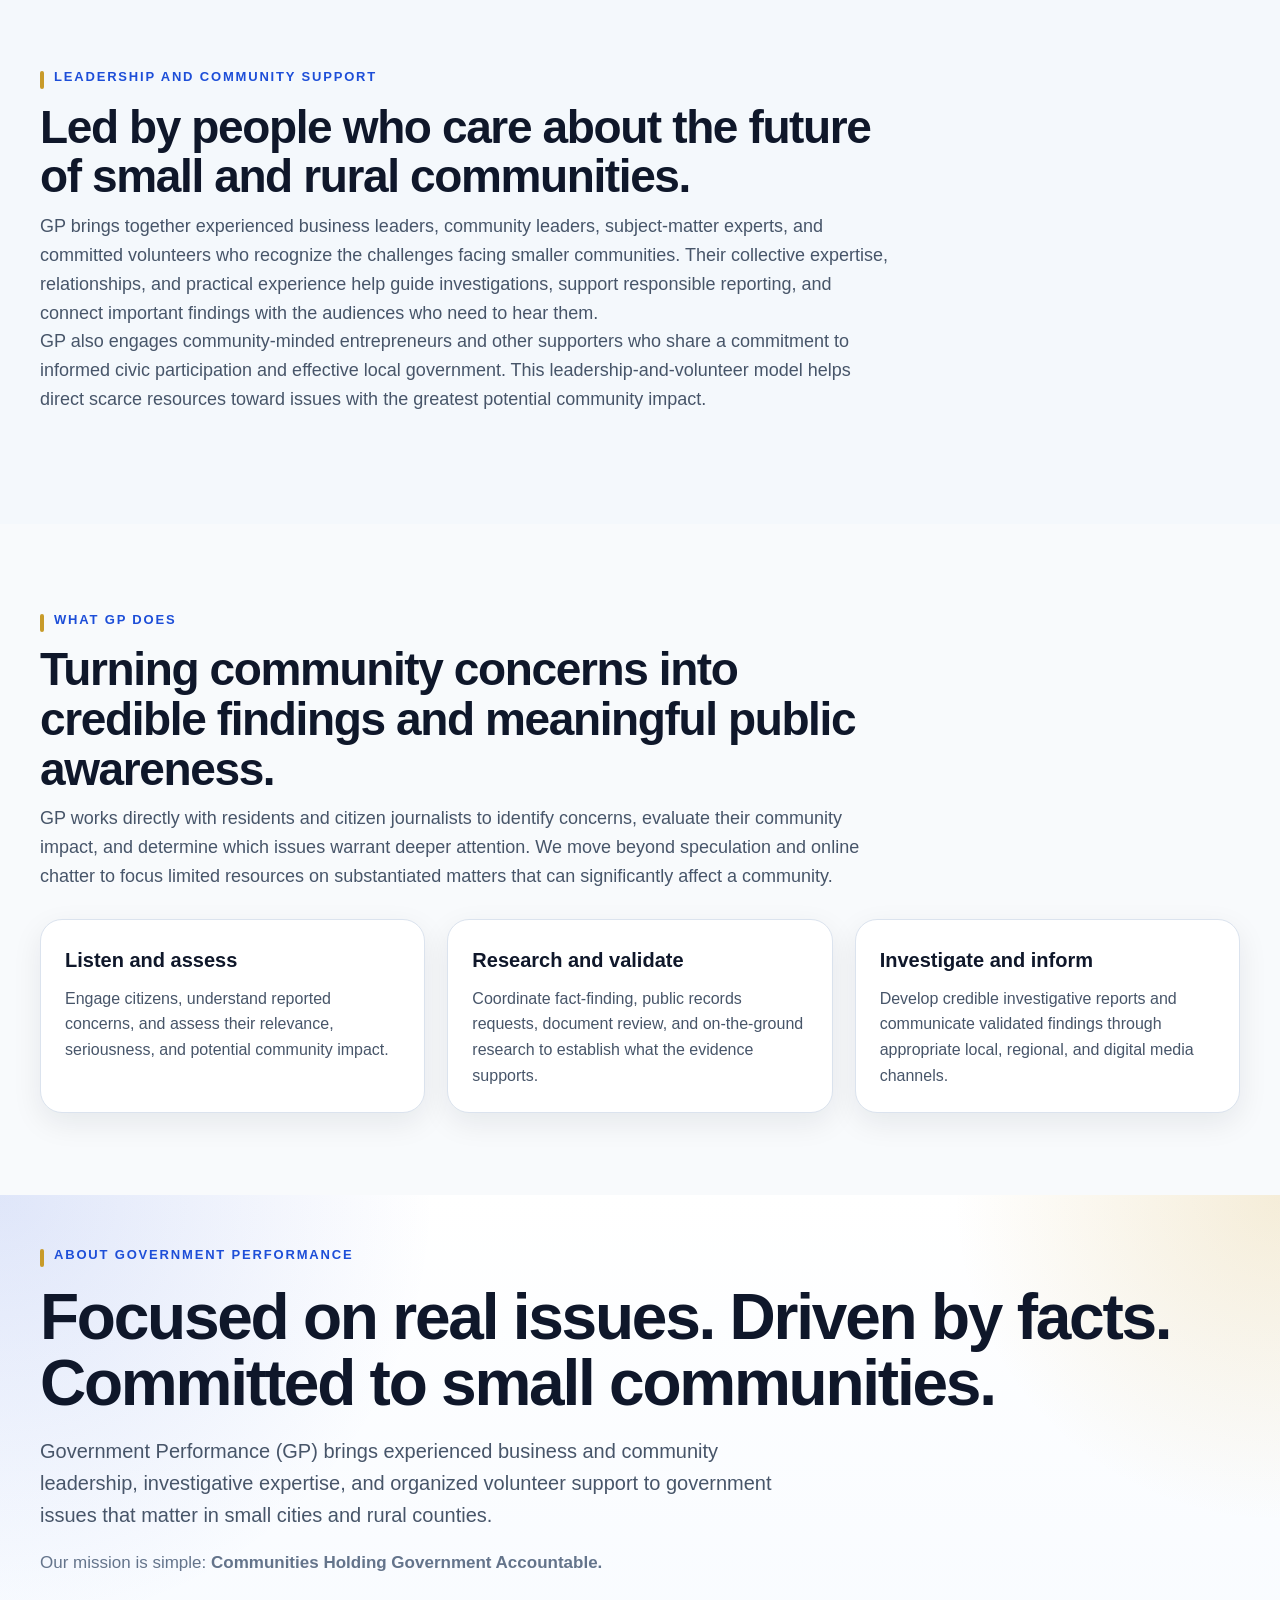
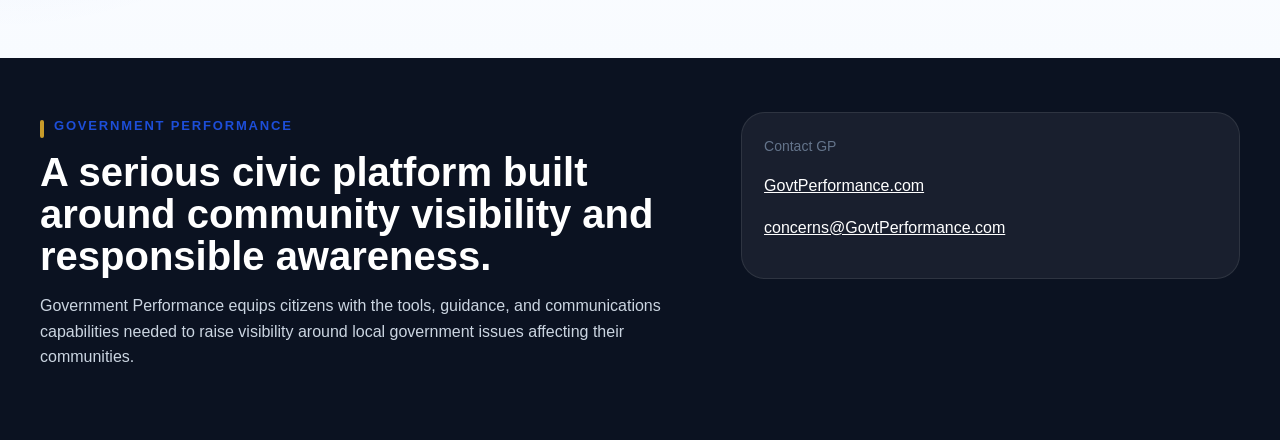
==== commit 7c12a5b8: "Rename about-gp.html.html to about-gp.html" ====
--- a/about-gp.html
+++ b/about-gp.html
@@ -1,109 +1,83 @@
-<!DOCTYPE html><html lang="en"><head>
-<meta charset="UTF-8"><meta name="viewport" content="width=device-width, initial-scale=1.0">
+<!DOCTYPE html>
+<html lang="en"><head>
+<meta charset="utf-8"/><meta content="width=device-width, initial-scale=1.0" name="viewport"/>
 <title>About GP | Government Performance</title>
-<meta name="description" content="About Government Performance and the mission to enable citizens and communities to responsibly raise awareness around local government issues.">
-<link rel="icon" href="gp-icon.svg" type="image/svg+xml">
-<link rel="stylesheet" href="styles.css"></head><body>
+<meta content="About Government Performance and the mission to enable citizens and communities to responsibly raise awareness around local government issues." name="description"/>
+<link href="gp-icon.svg" rel="icon" type="image/svg+xml"/>
+<link href="styles.css" rel="stylesheet"/></head><body>
+<div class="top-alert"> <div class="container"> <div>Received a Government Performance inquiry regarding a community issue?</div> <a href="why-did-i-receive-a-gp-request.html">Why did I receive a GP request?</a> </div></div>
+<header class="site-header"> <div class="container"> <a class="brand" href="index.html"> <img alt="Government Performance logo" src="gp-logo-horizontal-fixed.png"/> <div class="brand-text"> </div> </a> <nav class="nav"> <a href="index.html#mission">Mission</a> <a href="index.html#how-gp-works">How GP Works</a> <a href="index.html#capabilities">Capabilities</a> <a href="our-new-site.html">Our New Site!</a> <a href="gp-impact.html">GP Impact</a> <a href="about-gp.html">About GP</a> <a href="mission-and-model.html">Operating Model</a> <a href="community-enablement.html">Community Enablement</a> <a href="submit-a-concern.html">Submit a Concern</a> <a class="button" href="index.html#contact">Contact GP</a> </nav> </div></header>
 
-<div class="top-alert"> <div class="container"> <div>Received a Government Performance inquiry regarding a community issue?</div> <a href="why-did-i-receive-a-gp-request.html">Why did I receive a GP request?</a> </div></div>
 
-<header class="site-header"> <div class="container"> <a class="brand" href="index.html"> <img src="gp-logo-horizontal-fixed.png" alt="Government Performance logo"> <div class="brand-text"> </div> </a> <nav class="nav"> <a href="index.html#mission">Mission</a> <a href="index.html#how-gp-works">How GP Works</a> <a href="index.html#capabilities">Capabilities</a> <a href="our-new-site.html">Our New Site!</a> <a href="gp-impact.html">GP Impact</a> <a href="about-gp.html">About GP</a> <a href="mission-and-model.html">Operating Model</a> <a href="community-enablement.html">Community Enablement</a> <a href="submit-a-concern.html">Submit a Concern</a> <a class="button" href="index.html#contact">Contact GP</a> </nav> </div></header>
 
-<section class="hero">
-<div class="container">
-<div class="section-kicker">About Government Performance</div>
-<h1>A civic enablement platform built to help communities raise responsible awareness.</h1>
-<p class="lead">Government Performance (GP) was created to help citizens and citizen journalists bring responsible visibility to local government decisions, actions, and policies that affect their communities.</p>
-<p class="sublead">In many small cities and rural counties, citizens often lack the tools, knowledge, or confidence to pursue issues that affect them. GP exists to close that gap by providing structure, guidance, and practical capabilities that help individuals act responsibly and effectively.</p>
-</div>
-</section>
-
-<section class="challenge-section">
-<div class="container">
-<div class="section-head">
-<div class="section-kicker">Founder Leadership</div>
-<h2>Founder-driven, mission-focused, and community practical.</h2>
-<p>Government Performance is shaped by founder leadership focused on helping citizens and citizen journalists bring responsible visibility to local government issues that have real community impact.</p>
-</div>
-
-<div class="grid-2">
-<div class="card">
-<h2>GPs Founder and Managing Director</h2>
-<img src="jeff-modele.jpg" style="width:120px;border-radius:20px;">
-<p><strong>Jeff Modele</strong> provides oversight, coordination, editing, and validation of investigative review and reports. He coordinates volunteer teams working with citizens, obtains facts through public records and on-the-ground validation, and ensures concerns are real and community-relevant.</p>
-<p>Jeff organizes investigative outcomes and supports publishing to media and social platforms. This work ensures focus on serious, high-impact government issues affecting smaller communities.</p>
-<p>Contact: <a href="mailto:jeffmodelel@GovtPerformance.com">jeffmodelel@GovtPerformance.com</a></p></div>
-
-<div class="card">
-<h3>Operational Support and Fundraising</h3>
-<p>Jeff also helps coordinate fundraising support from successful small-town entrepreneurs who understand the challenges local citizens face when trying to raise awareness around important government issues. That support helps sustain GP operations and expand the tools, solutions, and capabilities the platform can provide to citizens and citizen journalists working on validated, high-impact concerns.</p><p>
-Government Performance operates through a unique operational model designed to identify and focus attention on real issues affecting small communities. The model is structured to move beyond noise, speculation, and online chatter, allowing GP to concentrate on concerns that have genuine community impact and warrant responsible public visibility.
-</p>
-
-<p>
-GP experts work directly with citizens and citizen journalists to understand reported concerns, assess their relevance to the community, and guide the fact-finding process needed to validate those issues. This includes organizing information, obtaining public records, and assembling credible documentation that supports responsible investigative review.
-</p>
-
-<p>
-When concerns are validated, Government Performance helps develop investigative reports and supporting materials that can be responsibly positioned across local and regional media markets, community social media environments, civic networks, and relevant online influencers to expand community awareness.
-</p>
-
-<p>
-This operational model enables Government Performance to maximize visibility around meaningful civic issues while maintaining discipline around accuracy, validation, and community relevance — advancing GP’s mission of <strong>Communities Holding Government Accountable.</strong>
-</p>
-</p>
-<p>
-</div>
-</div>
-</div>
-</section>
-
-<section>
-<div class="container grid-2">
-<div>
-<h2>Why GP Exists</h2>
-<p>Across many communities, citizens often recognize issues that affect their town, county, or region but lack practical ways to investigate them, obtain relevant information, or organize constructive awareness.</p>
-<p>Government Performance provides the framework that helps citizens move from concern to informed civic action by offering tools, guidance, and communications structure.</p>
-</div>
-
-<div>
-<h2>What Makes GP Different</h2>
-<p>Government Performance is not a complaint forum and not a social media debate group.</p>
-<p>GP is a civic infrastructure platform designed to help citizens responsibly research issues, obtain documentation, organize information, and communicate clearly with their communities.</p>
-</div>
-</div>
-</section>
-
-<section class="challenge-section">
-<div class="container">
-<div class="section-head">
-<div class="section-kicker">Founding Perspective</div>
-<h2>Executive business leaders giving back and helping citizens access civic capabilities.</h2>
-<p>Government Performance was founded and supported by experienced business leaders who understand the challenges citizens face when attempting to raise awareness around local government issues.</p>
-</div>
-
-<p>Many citizens recognize issues affecting their communities but lack the tools and guidance needed to pursue them responsibly. GP provides the digital infrastructure, templates, and communications guidance that enable individuals to act effectively while maintaining responsible civic engagement.</p>
-</div>
-</section>
 
 <section>
 <div class="container">
 <div class="card" style="padding:30px;">
-<div class="section-kicker">Our Goal</div>
-<h2 style="margin:14px 0 12px; font-size:40px; line-height:1.08;">Communities holding government accountable for the issues they want addressed.</h2>
-<p style="font-size:18px;">Government Performance helps citizens organize information, build awareness, and engage their communities so that local government decisions receive appropriate visibility and public understanding.</p>
+<div class="section-kicker">Our Mission</div>
+<h2 style="margin:14px 0 12px;font-size:40px;line-height:1.08;">Communities Holding Government Accountable.</h2>
+<p style="font-size:18px;">Government Performance helps small and rural communities move from concern to documented understanding, from verified findings to public awareness, and from awareness toward informed civic action.</p>
+<p><a class="button" href="submit-a-concern.html">Submit a Concern</a>   <a href="mission-and-model.html">Explore Our Operating Model</a></p>
 </div>
 </div>
-</section>
-
-<footer class="footer">
+</section><section class="challenge-section">
+<div class="container">
+<div class="section-head">
+<div class="section-kicker">Our Operating Model</div>
+<h2>Professional expertise. Citizen engagement. Targeted action.</h2>
+<p>GP experts work alongside citizens and volunteers to gather facts, assess impacts, and prepare investigative findings. Where warranted, GP positions reports and supporting information with local and regional news outlets, community networks, social media groups, and relevant online voices to broaden responsible public awareness.</p>
+<p>The goal is not simply to generate attention. It is to equip communities with verified information that supports informed discussion, meaningful scrutiny, and accountable government decision-making.</p>
+</div>
+</div>
+</section><section>
+<div class="container grid-2">
+<div>
+<h2>Why GP Exists</h2>
+<p>In small cities and rural counties, residents may see consequential government decisions unfolding without the investigative resources, access to information, or media attention needed to examine them thoroughly.</p>
+<p>GP helps bridge that gap by bringing structure, expertise, and coordinated support to the work of understanding and documenting important local issues.</p>
+</div>
+<div>
+<h2>What Makes GP Different</h2>
+<p>GP is not a complaint forum, political advocacy group, or social media debate platform. We focus on evidence, community relevance, and responsible public communication.</p>
+<p>Rather than amplifying every concern, GP evaluates issues, validates facts, and concentrates its efforts where credible investigative work and public awareness can make a difference.</p>
+</div>
+</div>
+</section><section class="challenge-section">
+<div class="container">
+<div class="section-head">
+<div class="section-kicker">Leadership and Community Support</div>
+<h2>Led by people who care about the future of small and rural communities.</h2>
+<p>GP brings together experienced business leaders, community leaders, subject-matter experts, and committed volunteers who recognize the challenges facing smaller communities. Their collective expertise, relationships, and practical experience help guide investigations, support responsible reporting, and connect important findings with the audiences who need to hear them.</p>
+<p>GP also engages community-minded entrepreneurs and other supporters who share a commitment to informed civic participation and effective local government. This leadership-and-volunteer model helps direct scarce resources toward issues with the greatest potential community impact.</p>
+</div>
+</div>
+</section><section>
+<div class="container">
+<div class="section-head">
+<div class="section-kicker">What GP Does</div>
+<h2>Turning community concerns into credible findings and meaningful public awareness.</h2>
+<p>GP works directly with residents and citizen journalists to identify concerns, evaluate their community impact, and determine which issues warrant deeper attention. We move beyond speculation and online chatter to focus limited resources on substantiated matters that can significantly affect a community.</p>
+</div>
+<div class="grid-3">
+<div class="card"><h3>Listen and assess</h3><p>Engage citizens, understand reported concerns, and assess their relevance, seriousness, and potential community impact.</p></div>
+<div class="card"><h3>Research and validate</h3><p>Coordinate fact-finding, public records requests, document review, and on-the-ground research to establish what the evidence supports.</p></div>
+<div class="card"><h3>Investigate and inform</h3><p>Develop credible investigative reports and communicate validated findings through appropriate local, regional, and digital media channels.</p></div>
+</div>
+</div>
+</section><section class="hero">
+<div class="container">
+<div class="section-kicker">About Government Performance</div>
+<h1>Focused on real issues. Driven by facts. Committed to small communities.</h1>
+<p class="lead">Government Performance (GP) brings experienced business and community leadership, investigative expertise, and organized volunteer support to government issues that matter in small cities and rural counties.</p>
+<p class="sublead">Our mission is simple: <strong>Communities Holding Government Accountable.</strong></p>
+</div>
+</section><footer class="footer">
 <div class="container footer-grid">
 <div>
 <div class="section-kicker">Government Performance</div>
 <h2 style="margin:14px 0 10px; font-size:40px; line-height:1.05;">A serious civic platform built around community visibility and responsible awareness.</h2>
 <p style="color:#cbd5e1;">Government Performance equips citizens with the tools, guidance, and communications capabilities needed to raise visibility around local government issues affecting their communities.</p>
 </div>
-
 <div class="footer-card">
 <div class="small-note">Contact GP</div>
 <p><a href="https://GovtPerformance.com">GovtPerformance.com</a></p>
@@ -113,7 +87,5 @@
 </footer>
 
 
-<section class="challenge-section"><div class="container"><div class="section-head"><div class="section-kicker">Investigative Support</div><h2>When validated issues have significant community impact, GP can support deeper work.</h2><p>Some local concerns rise beyond basic awareness and require more organized research, investigative development, and public-facing publishing. When an issue is real, documented, and clearly connected to proven community impact, GP can help support that next level of effort.</p></div><div class="grid-3"><div class="card"><h3>Research support</h3><p>Help organizing documents, timelines, public records, and relevant facts into a more disciplined issue record.</p></div><div class="card"><h3>Messaging and organization</h3><p>Support for summaries, issue framing, communications sequencing, and coordination around validated concerns.</p></div><div class="card"><h3>Investigative reporting and media publishing</h3><p>When justified by the facts and the community impact, GP can support more formal investigative reporting and public-facing publishing designed to increase visibility and accountability.</p></div></div></div></section>
-
 <script src="script.js"></script>
 </body></html>
